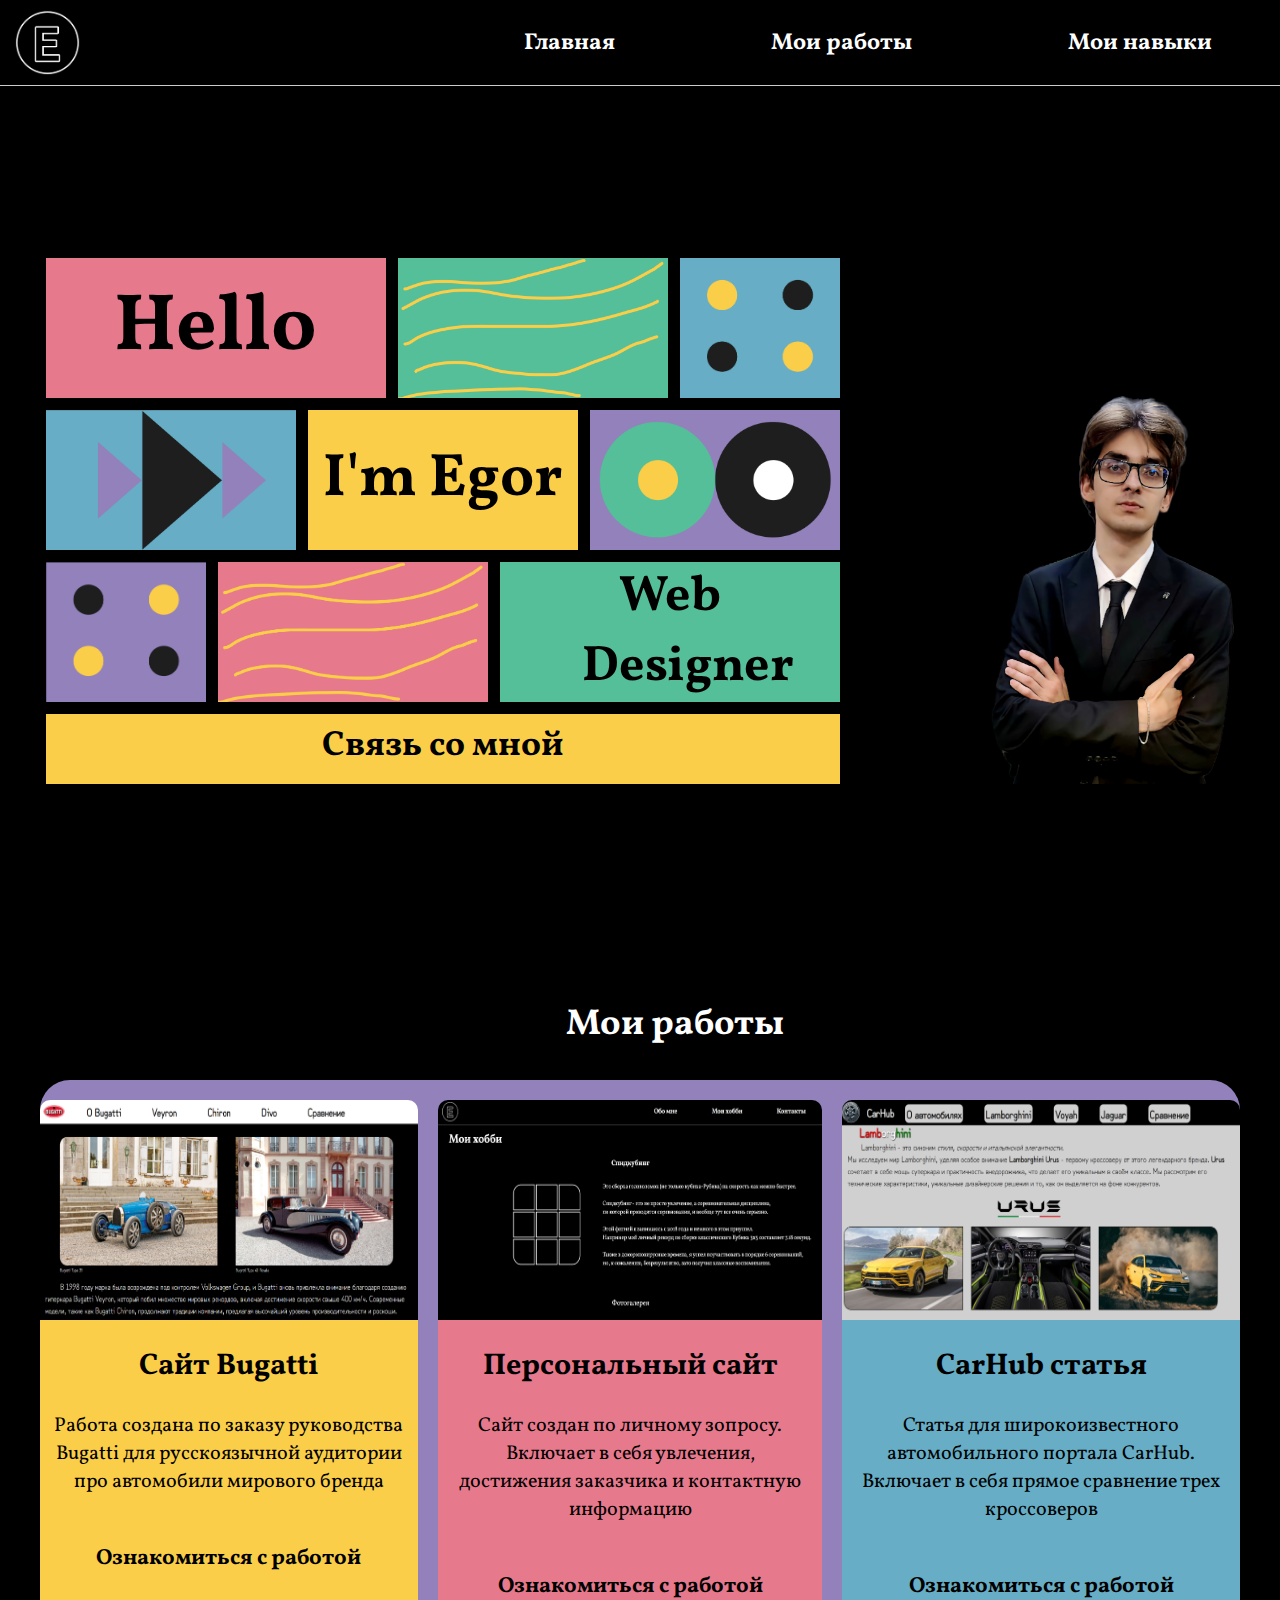
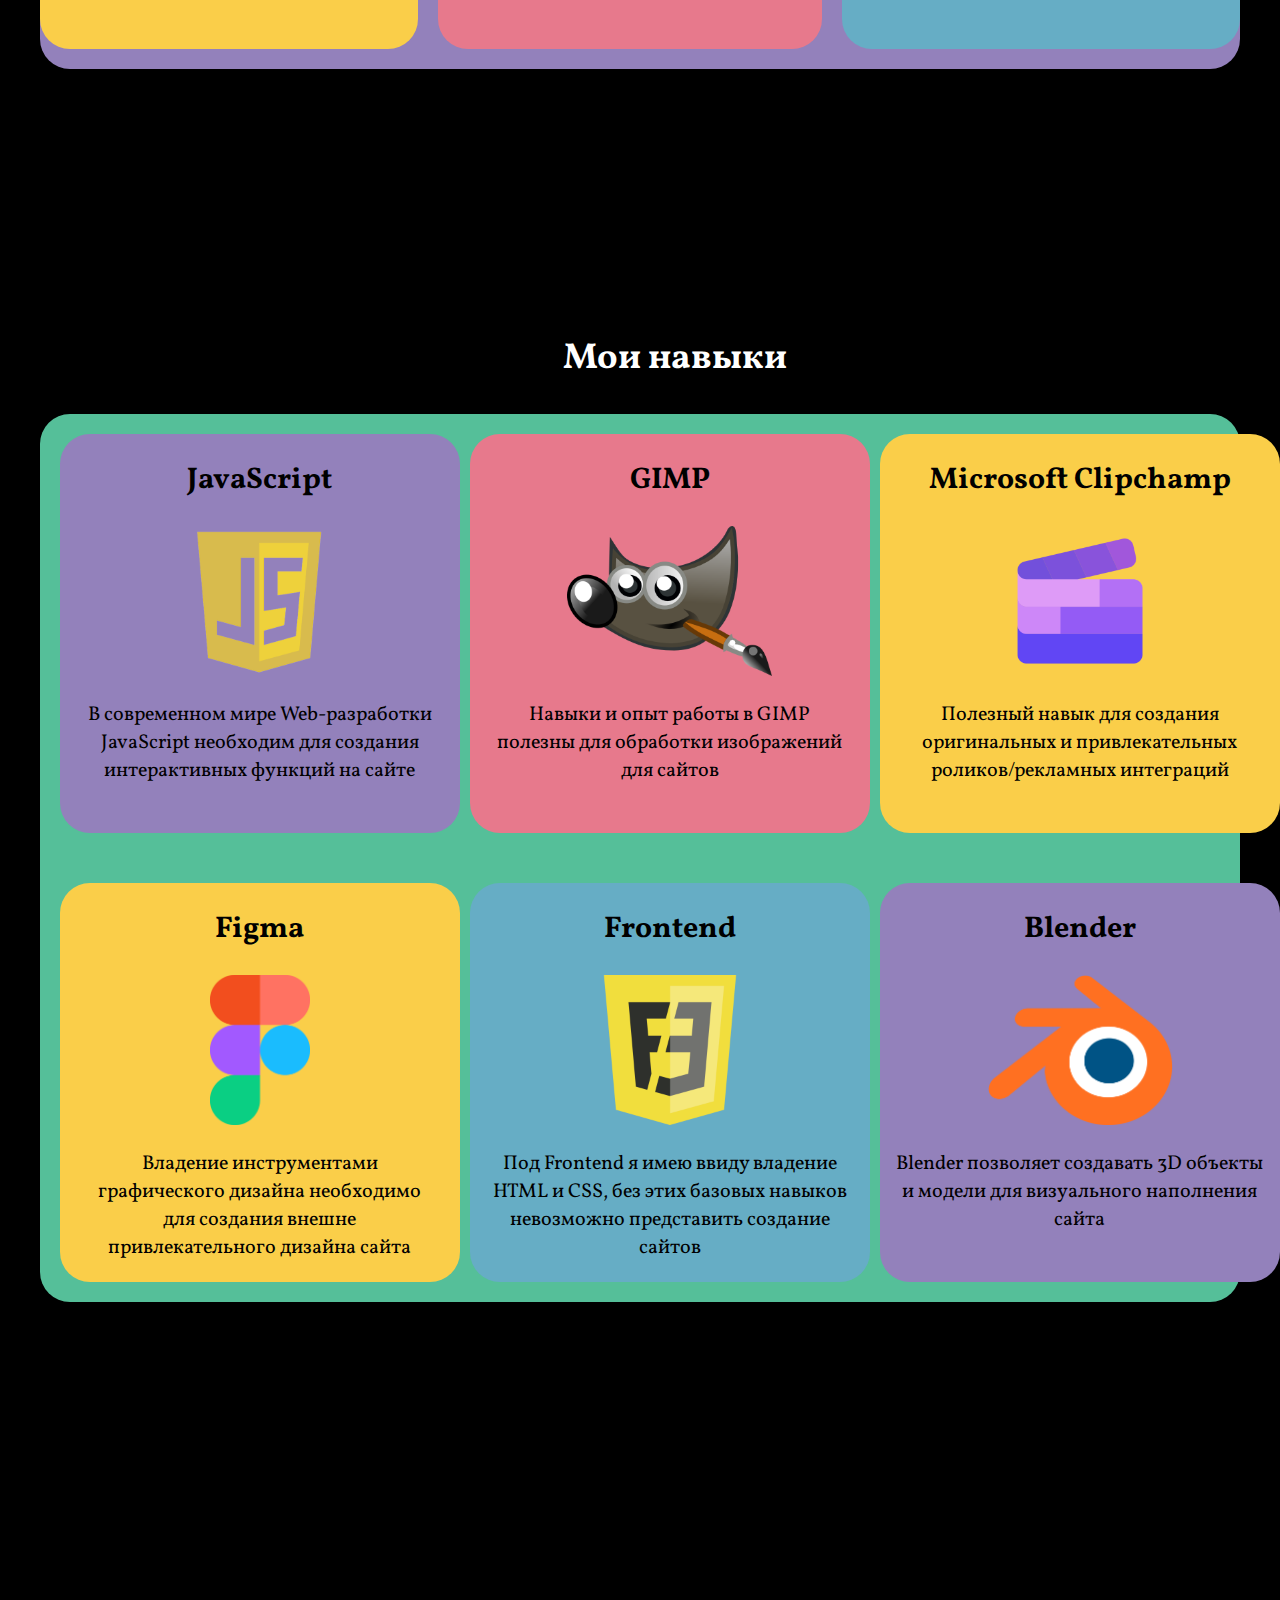
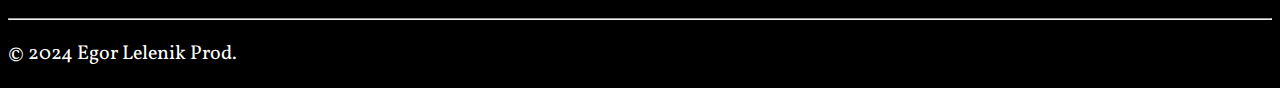
==== index.html @ 03e7b44c "Update and rename visitka.html to index.html" ====
﻿<!DOCTYPE html>

<html lang="en" xmlns="http://www.w3.org/1999/xhtml">
<head>
    <meta charset="utf-8" />
    <meta name="description" http-equiv="description"
          content="Лабораторная работа по Web-дизайну.
  Сайт-визитка Егора Леленика" />
    <meta name="keywords" http-equiv="keywords"
          content="Web-design, визитка, портфолио, Егор, Леленик, веб-дизайнер" />
    <meta name="viewport" content="width=device-width, initial-scale=1.0">
    <title>Visitka</title>
    <link href="stylevisitka4.css" rel="stylesheet" />
    <link href="logo.png" rel="icon" />
    <link rel="preconnect" href="https://fonts.googleapis.com">
    <link rel="preconnect" href="https://fonts.gstatic.com" crossorigin>
    <link href="https://fonts.googleapis.com/css2?family=Philosopher:ital,wght@0,400;0,700;1,400;1,700&family=Vollkorn:ital,wght@0,400..900;1,400..900&family=Zen+Kurenaido&display=swap" rel="stylesheet">
    <link rel="stylesheet" href="https://cdnjs.cloudflare.com/ajax/libs/font-awesome/4.7.0/css/font-awesome.min.css">
    <script src="scriptvisitka.js"></script>
</head>
<body>
    <header>
        <img style="margin:0 30px 0 15px; padding: 10px 0 10px 0" src="logo.png" width="65" alt="logo.png" />
        
        <nav>
            <ul class="navigation">
                <li><a href="#mainpart">Главная</a></li>
                <li><a href="#jobs">Мои работы</a></li>
                <li><a href="#skills">Мои навыки</a></li>
            </ul>
            <div class="hamburger-menu" onclick="toggleMenu()">
                <div class="bar" style="margin-right: 65px;"></div>
                <div class="bar" style="margin-right: 65px;"></div>
                <div class="bar" style="margin-right: 65px;"></div>
            </div>
        </nav>
    </header>
<div style="height: 100px; width: 100%;" id="mainpart" ></div>
    <main>
        <div class="mainpart" >
            <div class="kvad">
                <div class="fig1">
                    <div class="f1"><p style="margin: 0px; height: 130px; text-align: center; margin-top:15px ">Hello</p></div>
                    <div class="f2"></div>
                    <div class="f3"></div>
                </div>

                <div class="fig2">
                    <div class="f4"></div>
                    <div class="f5"><p style="margin: 0px; height: 130px; flex-wrap: wrap; text-align: center; margin-top:28px">I'm Egor</p></div>
                    <div class="f6"></div>
                </div>

                <div class="fig3">
                    <div class="f7"></div>
                    <div class="f8"></div>
                    <div class="f9"><p style="margin: 0px; height: 130px; text-align: center; flex-wrap: wrap; font-size: 50px">Web ⠀Designer</p></div>
                </div>
                <div class="contact"><a href="https://t.me/egor_pomidor" target="_blank"><p class="tg">Связь со мной</p></a></div>
            </div>

            <img class="introimg" src="intro3.png" height="390" />

        </div>

    </main>
    <div style="height:100px"> </div>

<div id="jobs" style="height: 86px; width: 100%;"> </div>
    <h2  style="text-align:center; color:white; font-size: 36px; margin-left: 70px;">Мои работы</h2>
    <div class="achivki" >

        <div class="card1">
            <img class="cardimg" src="job1.png" />
            <h2>Сайт Bugatti</h2>
            <p style="text-align: center;margin: 0 10px 0 10px">
                Работа создана по заказу руководства Bugatti для русскоязычной аудитории про автомобили мирового бренда
            </p>
            <div class="link1"><a href="bugatti/bugatti.html" target="_blank"><p class="oz1" >Ознакомиться с работой</p></a></div>
        </div>

        <div class="card2">
            <img class="cardimg" src="job2.png" />
            <h2>Персональный сайт </h2>
            <p style="text-align: center; margin: 0 10px 0 10px">
                Сайт создан по личному зопросу. Включает в себя увлечения, достижения заказчика и контактную информацию
            </p>
            <div class="link2"><a href="hobby/hobby.html" target="_blank"><p class="oz2">Ознакомиться с работой</p></a></div>
        </div>

        <div class="card3">
            <img class="cardimg" src="job3.png" />
            <h2>CarHub статья</h2>
            <p style="text-align: center;  margin: 0 10px 0 10px">
                Статья для широкоизвестного автомобильного портала CarHub. Включает в себя прямое сравнение трех кроссоверов
            </p>
            <div class="link3"><a href="carhub/cars.html" target="_blank"><p class="oz3">Ознакомиться с работой</p></a></div>
        </div>
    </div>


    <div id="skills" style="height: 86px; width: 100%; margin-top: 150px;"> </div>
    <h2 style="text-align:center; color:white; font-size: 36px; margin-left: 70px;">Мои навыки</h2>
    <!-- Достижения -->
    <div class="dostij" >
        <!--Карточка 1-->
        <div class="kart1">
            <h2>JavaScript</h2>
            <img class="dimg" src="js.png" />
            <p class="karttxt" style="text-align: center; width: 355px; margin: 0 10px 20px 10px">
                В современном мире Web-разработки JavaScript необходим для создания интерактивных функций на сайте
            </p>
        </div>

        <!--Карточка 2-->
        <div class="kart2">
            <h2>GIMP</h2>
            <img class="dimg" src="gimp.png" />
            <p class="karttxt" style="text-align: center; width: 355px; margin: 0 10px 20px 10px">
                Навыки и опыт работы в GIMP полезны для обработки изображений для сайтов
            </p>
        </div>

        <!--Карточка 3-->
        <div class="kart3">
            <h2>Microsoft Clipchamp</h2>
            <img class="dimg" src="clip.png" />
            <p class="karttxt" style="text-align: center; width: 355px; margin: 0 10px 20px 10px">
                Полезный навык для создания оригинальных и привлекательных роликов/рекламных интеграций
            </p>
        </div>


        <!--Карточка 4-->
        <div class="kart4">
            <h2>Figma</h2>
            <img class="dimg" src="fig.png" />
            <p class="karttxt" style="text-align: center; width: 355px; margin: 0 10px 20px 10px">
                Владение инструментами графического дизайна необходимо для создания внешне привлекательного дизайна сайта
            </p>
        </div>

        <!--Карточка 5-->
        <div class="kart5">
            <h2>Frontend</h2>
            <img class="dimg" src="front.png" />
            <p class="karttxt" style="text-align: center; width: 355px; margin: 0 10px 20px 10px">
                Под Frontend я имею ввиду владение HTML и CSS, без этих базовых навыков невозможно представить создание сайтов
            </p>
        </div>



        <!--Карточка 6-->
        <div class="kart6">
            <h2>Blender</h2>
            <img class="dimg" src="blender.png" />
            <p class="karttxt" style="text-align: center; width: 355pxpx; margin: 0 10px 20px 10px">
                Blender позволяет создавать 3D объекты и модели для визуального наполнения сайта
            </p>
        </div>




    </div>


    <br />
    <br /><br /><br /><br /><br /><br /><br /><br /><br /><br /><br /><br /><br />



    <hr />
    <footer>
        <p>&copy; 2024 Egor Lelenik Prod.</p>
    </footer>
    <script>
        function toggleMenu() {
            const menu = document.querySelector('.navigation');
            menu.classList.toggle('active');
        }
    </script>
</body>
</html>
---- stylevisitka4.css ----
﻿html {
    scroll-behavior: smooth;
}
@keyframes slide {
    0% {
        opacity: 0;
        transform: translateY(-10px);
    }

    100% {
        opacity: 1;
        transform: translateY(0);
    }
}
body {
    font-family: "Vollkorn", serif;
    font-optical-sizing: auto;
    background-color: black;
    color: black;
    font-style: normal;
}

header {
    background-color: black;
    color: white;
    font-size: 40px;
    font-weight: bold;
    display: flex;
    justify-content: space-between;
    align-items: center;
    position: fixed;
    left: 0;
    top: 0;
    width: 100%;
    z-index: 1000;
    border-bottom: 1px solid #ccc;
    backdrop-filter: blur(30px);
}

.navigation {
    display: flex;
    gap: 20px;
}

.navigation li {
    list-style: none;
    font-size: 23px;
}

.navigation a {
    color: white;
    text-decoration: none;
}

.hamburger-menu {
    display: none;
    cursor: pointer;
    flex-direction: column;
    gap: 5px;
}

.hamburger-menu .bar {
    width: 25px;
    height: 3px;
    background-color: white;
}


@media (max-width: 768px) {
    .navigation {
        display: none;
        flex-direction: column;
        align-items: center;
        position: absolute;
        top: 70px;
        right: 0;
        background-color: black;
        width: 100%;
        padding: 20px;
        border-radius: 8px;
        box-shadow: 0 4px 8px rgba(0, 0, 0, 0.2);
    }

    .navigation.active {
        display: flex;
        border-radius: 15px;
    }

    .hamburger-menu {
        display: flex;
    }

    .navigation li {
        margin: 15px 0;
    }

    .navigation a {
        color: white;
        text-decoration: none;
        font-size: 30px;
    }
}
ul {
    color: white;
    background-color: black;
    font-size: 23px;
    display: flex;
    flex-direction: row;
    padding: 0;
    justify-content: space-between;
    margin: 0;
}
li {
    border-radius: 15px;
    margin: 10px 63px 10px 63px;
    padding: 5px;
    font-weight: bold;
    color: white;
    background-color: black;
}

    li::marker {
        content: none;
    }

a {
    color: white;
    text-decoration: none;
}

    a:visited {
        color: white;
        text-decoration: none;
    }

    a:active {
        color: grey;
        text-decoration: none;
    }
.kva{
    justify-content: flex-end;
}
.fig1 {
    margin-top: 150px;
    display: flex;
    gap: 12px;
 /*   justify-content: center;*/
}
.f1 {
    background-color: rgb(231, 121, 140);
    height: 140px;
    width: 340px;
    font-size: 80px;
    font-weight: bold;
    text-align: center;
    transition: transform 0.3s ease, color 0.3s ease;
    position: relative;
}
    .f1:hover {
        transform: scale(1.15);
    }

    .f1::after {
        background-color: rgb(147, 129, 187);
        height: 140px;
        width: 340px;
        content: "Добро пожаловать в мой мир креатива!";
        align-content: center;
        position: absolute;
        top: 50%;
        left: 50%;
        transform: translate(-50%, -50%);
        color: black;
        font-size: 25px;
        font-weight: bold;
        text-align: center;
        opacity: 0;
        transition: opacity 0.3s ease;
        z-index: 1;
    }
    .f1:hover::after {
        opacity: 1;
    }

    .f1 p {
        opacity: 1;
        transition: opacity 0.5s ease;
    }

    .f1:hover p {
        opacity: 0;
    }
.f2 {
    background-image: url(f1.png);
    background-size: cover;
    background-color: rgb(85, 191, 153);
    height: 140px;
    width: 270px;
}
.f3 {
    background-image: url(fr2.png);
    background-size: cover;
    background-color: rgb(102, 173, 197);
    height: 140px;
    width: 160px;
}




.fig2 {
    margin-top: 12px;
    display: flex;
    gap: 12px;
 /*   justify-content: center;*/
}
.f4 {
    background-image: url(fr3.png);
    background-size: cover;
    background-color: rgb(102, 173, 197);
    height: 140px;
    width: 250px;
}
.f5 {
    background-color: rgb(250, 206, 73);
    height: 140px;
    width: 270px;
    font-size: 60px;
    font-weight: bold;
    text-align: center;
    transition: transform 0.3s ease, color 0.3s ease;
    position: relative;
    z-index: 2;
}

    .f5:hover {
        transform: scale(1.15);
    }

    .f5::after {
        background-color: rgb(85, 191, 153);
        content: "Я учусь создавать сайты с современным дизайном.";
        position: absolute;
        width: 272px;
        height: 142px;
        top: 50%;
        left: 50%;
        transform: translate(-50%, -50%);
        color: black;
        font-size: 23px;
        font-weight: bold;
        opacity: 0;
        transition: opacity 0.3s ease;
        z-index: 2;
       align-content: center;
    }

    .f5:hover::after {
        opacity: 1; 
    }

    .f5 p {
        opacity: 1;
        transition: opacity 0.3s ease;
    }

    .f5:hover p {
        opacity: 0; 
    }
.f6 {
    background-image: url(fr6.png);
    background-size: cover;
    background-color: rgb(147, 129, 187);
    height: 140px;
    width: 250px;
}





.fig3 {
    margin-top: 12px;
    display: flex;
    gap: 12px;
}
.f7 {
    background-image: url(fr7.png);
    background-size: cover;
    background-color: rgb(147, 129, 187);
    height: 140px;
    width: 160px;
}
.f8 {
    background-image: url(fr8.png);
    background-size: cover;
    background-color: rgb(231, 121, 140);
    height: 140px;
    width: 270px;
}
.f9 {
    background-color: rgb(85, 191, 153);
    height: 140px;
    width: 340px;
    font-size: 100px;
    font-weight: bold;
    text-align: center;
    transition: transform 0.3s ease, color 0.3s ease;
    position: relative;
    z-index: 2;
}

.f9:hover {
    transform: scale(1.1);
}

    .f9::after {
        background-color: rgb(102, 173, 197);
        height: 140px;
        width: 340px;
        content: "Это профессия, где искусство и технология объединяются воедино.";
        position: absolute;
        top: 50%;
        left: 50%;
        transform: translate(-50%, -50%);
        color: black; 
        font-size: 25px;
        font-weight: bold;
        opacity: 0;
        transition: opacity 0.3s ease;
        z-index: 2;
        align-self: center;
        align-content: center;
    }
.f9:hover::after {
    opacity: 1; 
}

.f9 p {
    opacity: 1;
    transition: opacity 0.3s ease;
}

.f9:hover p {
    opacity: 0; 
}


.mainpart{
   display: flex;
   justify-content: center;
   gap: 150px;
   align-items:flex-end;
}
@media screen and (max-width: 768px) {
    .mainpart {
        display: flex;
        justify-content: center;
        gap: 150px;
        align-items: center;    }

    .kvad {
        width: 100%;
        padding: 0;
    }

    .fig1, .fig2, .fig3 {
        margin-top: 8px;
        display: flex;
        gap: 8px;
    }

    .f1, .f2, .f3, .f4, .f5, .f6, .f7, .f8, .f9 {
        display: flex;
        /*width: 100%;*/
        height: 130px;
        font-size: 5px;
        text-align: center;
        align-items: center;
        justify-content: center;
    }

    .f1, .f5, .f9 {
        font-size: 50px;
    }

    .contact {
        display: flex;
        height: 130px;
        font-size: 24px;
        padding: 10px;
    }
    .tg {
       height: 130px;
    }
    .introimg {
 display: none;
    }
}

    .contact {
        align-items: center;
        justify-content: center;
        display: flex;
        margin: 12px 0 0 0;
        background-color: rgb(250, 206, 73);
        height: 70px;
        /*width: 795px;*/
        font-size: 35px;
        text-align: center;
        font-weight: bold;
        transition: transform 0.3s ease, background-color 0.3s ease;
    }

        .contact:hover {
            transform: scale(1.15);
            background-color: rgb(102, 173, 197);
            border: solid 1px black;
            border-radius: 50px;
        }

        .contact a {
            color: black;
            text-decoration: none;
            transition: color 0.3s ease;
        }

        .contact:hover a {
            color: white;
        }

    .tg {
        margin: 0;
        padding: 15px 0 0 0;
        height: 70px;
        /*width: 795px;*/
    }

    [href="https://t.me/egor_pomidor"] {
        color: black;
        text-decoration: none;
    }

    [href="bugatti/bugatti.html"] {
        color: black;
        text-decoration: none;
        font-weight: bold;
    }

    [href="hobby/hobby.html"] {
        color: black;
        text-decoration: none;
        font-weight: bold;
    }

    [href="carhub/cars.html"] {
        color: black;
        text-decoration: none;
        font-weight: bold;
    }
    [href="bugatti/bugatti.html"]:visited{
        color: black;
    }
    [href="hobby/hobby.html"]:visited{
        color: black;
    }
    [href="carhub/cars.html"]:visited{
        color: black;
    }


    .achivki {
        display: flex;
        flex-direction: row;
        justify-content: space-evenly;
        background-color: rgb(147, 129, 187);
        border-radius: 30px;
        gap: 20px;
        width: 95%;
        margin-left: auto ;
        margin-right: auto ;
    }

    @media (max-width: 768px) {
        .achivki {
            flex-direction: column;
            align-items: center;
            flex-wrap: wrap;
            justify-content: center;
            margin-left: 25px;
            margin-right: auto;
            width: auto;
        }

        .card1, .card2, .card3 {
            width: 90%;
        }

        .cardimg {
            width: 100%;
            height: 350px;
            transition: transform 0.5s ease-in-out;
            border-radius: 10px 10px 0 0;
        }
        .link1, .link2, .link3{
            width: max-content;
        }
    }

    .card1 {
        display: flex;
        flex-direction: column;
        align-items: center;
        background-color: rgb(250, 206, 73);
        text-align: center;
        margin-top: 20px;
        margin-bottom: 20px;
        border-radius: 30px;
        font-size: 20px;
    }

    .card2 {
        display: flex;
        flex-direction: column;
        align-items: center;
        background-color: rgb(231, 121, 140);
        border-radius: 30px;
        text-align: center;
        margin-top: 20px;
        font-size: 20px;
        margin-bottom: 20px;
    }

    .card3 {
        display: flex;
        flex-direction: column;
        align-items: center;
        background-color: rgb(102, 173, 197);
        border-radius: 30px;
        text-align: center;
        margin-top: 20px;
        margin-bottom: 20px;
        font-size: 20px;
    }

    .cardimg {
        width: 100%;
        height: 220px;
        transition: transform 0.5s ease-in-out;
        border-radius: 10px 10px 0 0;
    }

        .cardimg:hover {
            transform: scale(1.11);
            border-radius: 10px;
        }

    .link1, .link2, .link3 {
        margin-top: 25px;
        font-size: 22px;
        /* width: 463px; */
        height: 100px;
        text-align: center;
        border-radius: 0 0 30px 30px;
        transition: transform 0.3s ease, background-color 0.3s ease;
    }

        .link1:hover {
            border-radius: 30px;
            transform: scale(1.1);
            background-color: rgb(85, 191, 153);
        }

        .link2:hover {
            border-radius: 30px;
            transform: scale(1.1);
            background-color: rgb(85, 191, 153);
        }

        .link3:hover {
            border-radius: 30px;
            transform: scale(1.1);
            background-color: rgb(85, 191, 153);
        }

        .link1:hover a {
            color: white;
        }

        .link2:hover a {
            color: white;
        }

        .link3:hover a {
            color: white;
        }

    .dostij {
        display: grid;
        grid-template-columns: 1fr 1fr 1fr;
        grid-template-rows: 1fr 1fr;
        justify-content: space-evenly;
        background-color: rgb(85, 191, 153);
        border-radius: 30px;
        gap: 10px;
        width: 95%;
        margin-left: auto ;
        margin-right: auto ;
        justify-items: center;
    }

    @media (max-width: 768px) {
        .dostij {
            display: flex;
            flex-direction: column;
            flex-wrap: wrap;
            justify-content: space-between;
            gap: 20px;
            align-items: center;
            width: max-content;
            justify-items: center;
        }

        .kart1, .kart2, .kart3, .kart4, .kart5, .kart6 {
            margin: 10px;
        }

        .dimg {
            height: 120px;
        }

        /* p.karttxt {
            width: 100px;
        } */
    }

    .dimg {
        height: 150px;
        padding-bottom: 25px;
    }

    .kart1 {
        width: 400px;
        display: flex;
        flex-direction: column;
        align-items: center;
        background-color: rgb(147, 129, 187);
        text-align: center;
        margin-top: 20px;
        margin-bottom: 20px;
        border-radius: 30px;
        font-size: 20px;
        transition: transform 0.5s ease-in-out;
        margin-left: 20px;
        transition: transform 0.5s ease, background-color 0.5s ease;
    }

        .kart1:hover {
            transform: scale(0.8) rotate(5deg);
            background-color: rgb(200, 165, 227);
            box-shadow: 0px 10px 15px rgba(0, 0, 0, 0.2);
        }

    .kart2 {
        width: 400px;
        display: flex;
        flex-direction: column;
        align-items: center;
        background-color: rgb(231, 121, 140);
        text-align: center;
        margin-top: 20px;
        margin-bottom: 20px;
        border-radius: 30px;
        font-size: 20px;
        transition: transform 0.5s ease, background-color 0.5s ease;
    }

        .kart2:hover {
            transform: scale(0.8);
            background-color: rgb(241, 148, 138);
            box-shadow: 0px 10px 15px rgba(0, 0, 0, 0.2);
        }

    .kart3 {
        width: 400px;
        display: flex;
        flex-direction: column;
        align-items: center;
        background-color: rgb(250, 206, 73);
        text-align: center;
        margin-top: 20px;
        margin-bottom: 20px;
        border-radius: 30px;
        font-size: 20px;
        margin-right: 20px;
        transition: transform 0.5s ease, background-color 0.5s ease;
    }

        .kart3:hover {
            transform: scale(0.8) rotate(5deg);
            background-color: rgb(255, 235, 150);
            box-shadow: 0px 10px 15px rgba(0, 0, 0, 0.2);
        }

    .kart4 {
        width: 400px;
        display: flex;
        flex-direction: column;
        align-items: center;
        background-color: rgb(250, 206, 73);
        text-align: center;
        margin-top: 20px;
        margin-bottom: 20px;
        border-radius: 30px;
        font-size: 20px;
        margin-left: 20px;
        transition: transform 0.5s ease, background-color 0.5s ease;
    }

        .kart4:hover {
            transform: scale(0.8) rotate(-5deg);
            background-color: rgb(255, 235, 150);
            box-shadow: 0px 10px 15px rgba(0, 0, 0, 0.2);
        }

    .kart5 {
        width: 400px;
        display: flex;
        flex-direction: column;
        align-items: center;
        background-color: rgb(102, 173, 197);
        text-align: center;
        margin-top: 20px;
        margin-bottom: 20px;
        border-radius: 30px;
        font-size: 20px;
        transition: transform 0.5s ease, background-color 0.5s ease;
    }

        .kart5:hover {
            transform: scale(0.8);
            background-color: rgb(174, 214, 241);
            box-shadow: 0px 10px 15px rgba(0, 0, 0, 0.2);
        }

    .kart6 {
        width: 400px;
        display: flex;
        flex-direction: column;
        align-items: center;
        background-color: rgb(147, 129, 187);
        text-align: center;
        margin-top: 20px;
        margin-bottom: 20px;
        border-radius: 30px;
        font-size: 20px;
        margin-right: 20px;
        transition: transform 0.5s ease, background-color 0.5s ease;
    }

        .kart6:hover {
            transform: scale(0.8) rotate(-5deg);
            background-color: rgb(200, 165, 227);
            box-shadow: 0px 10px 15px rgba(0, 0, 0, 0.2);
        }

        footer{
            color: white;
            font-size: 20px;
        }
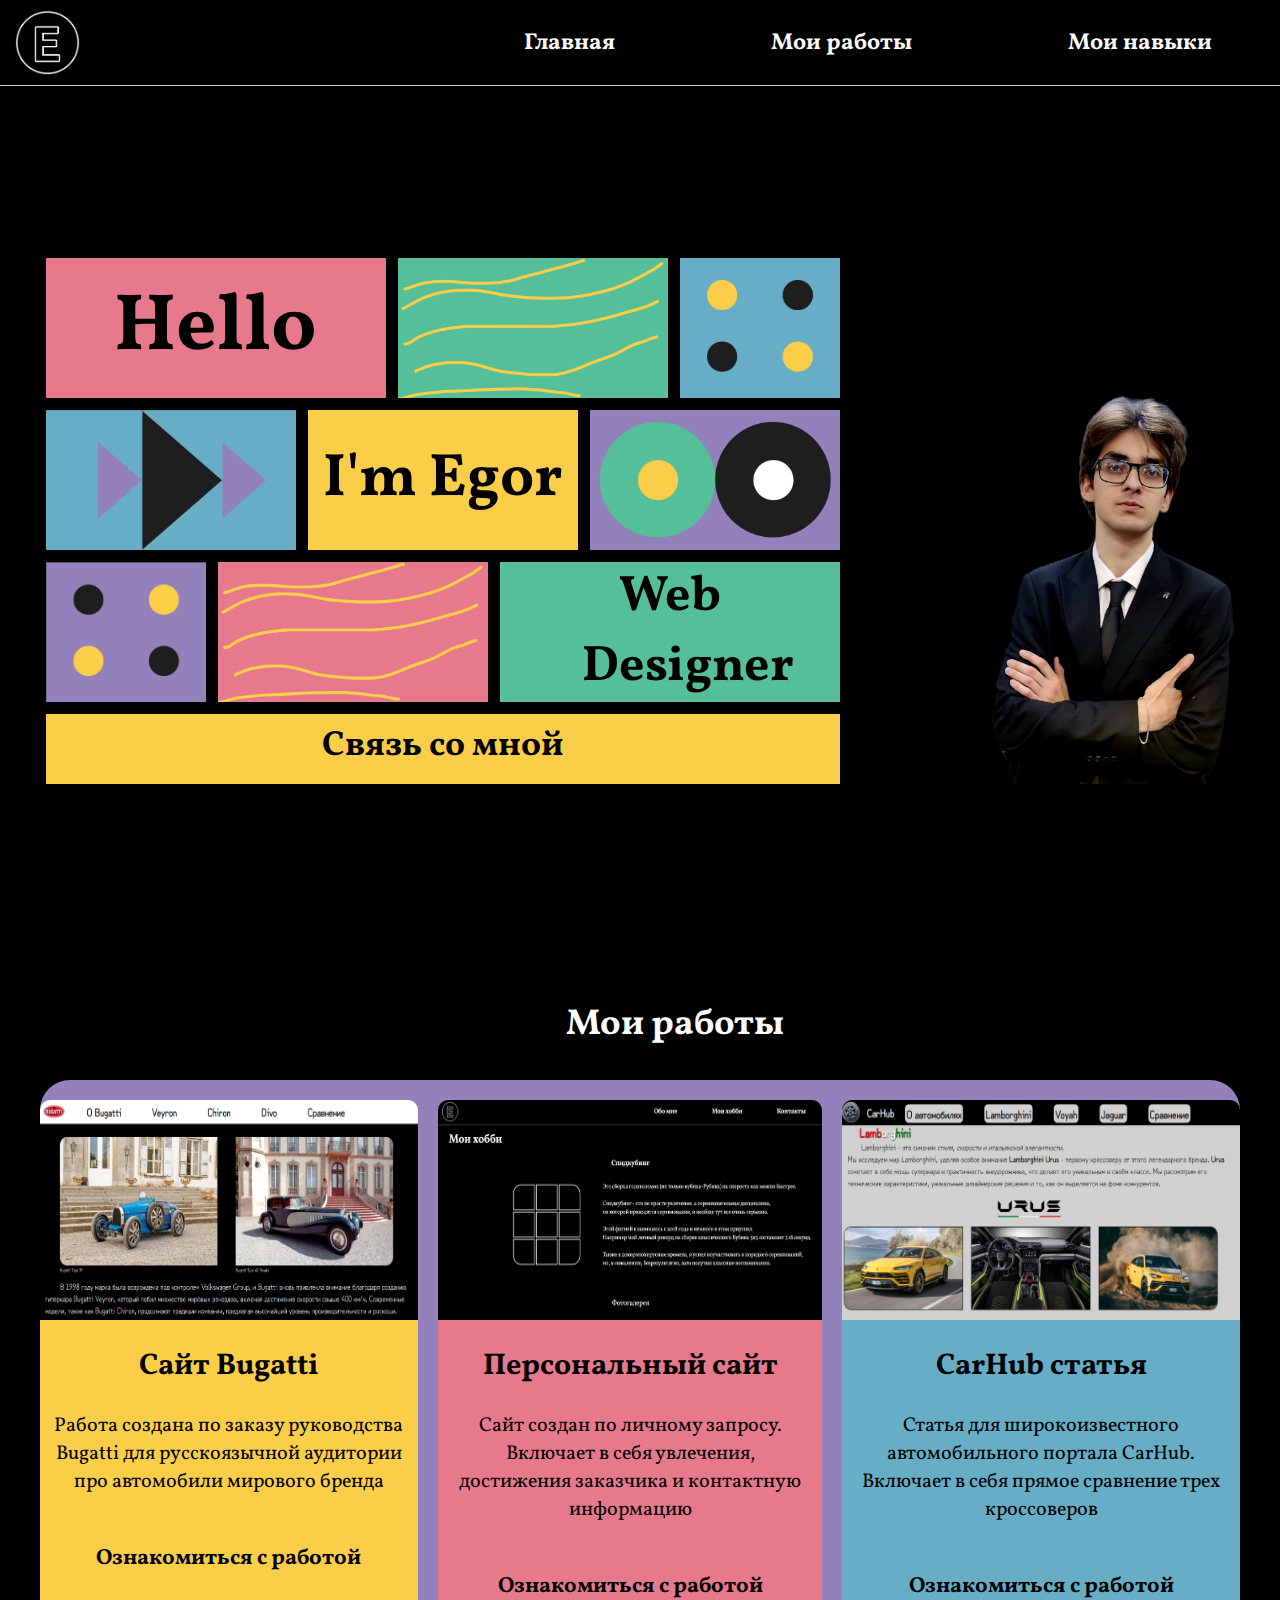
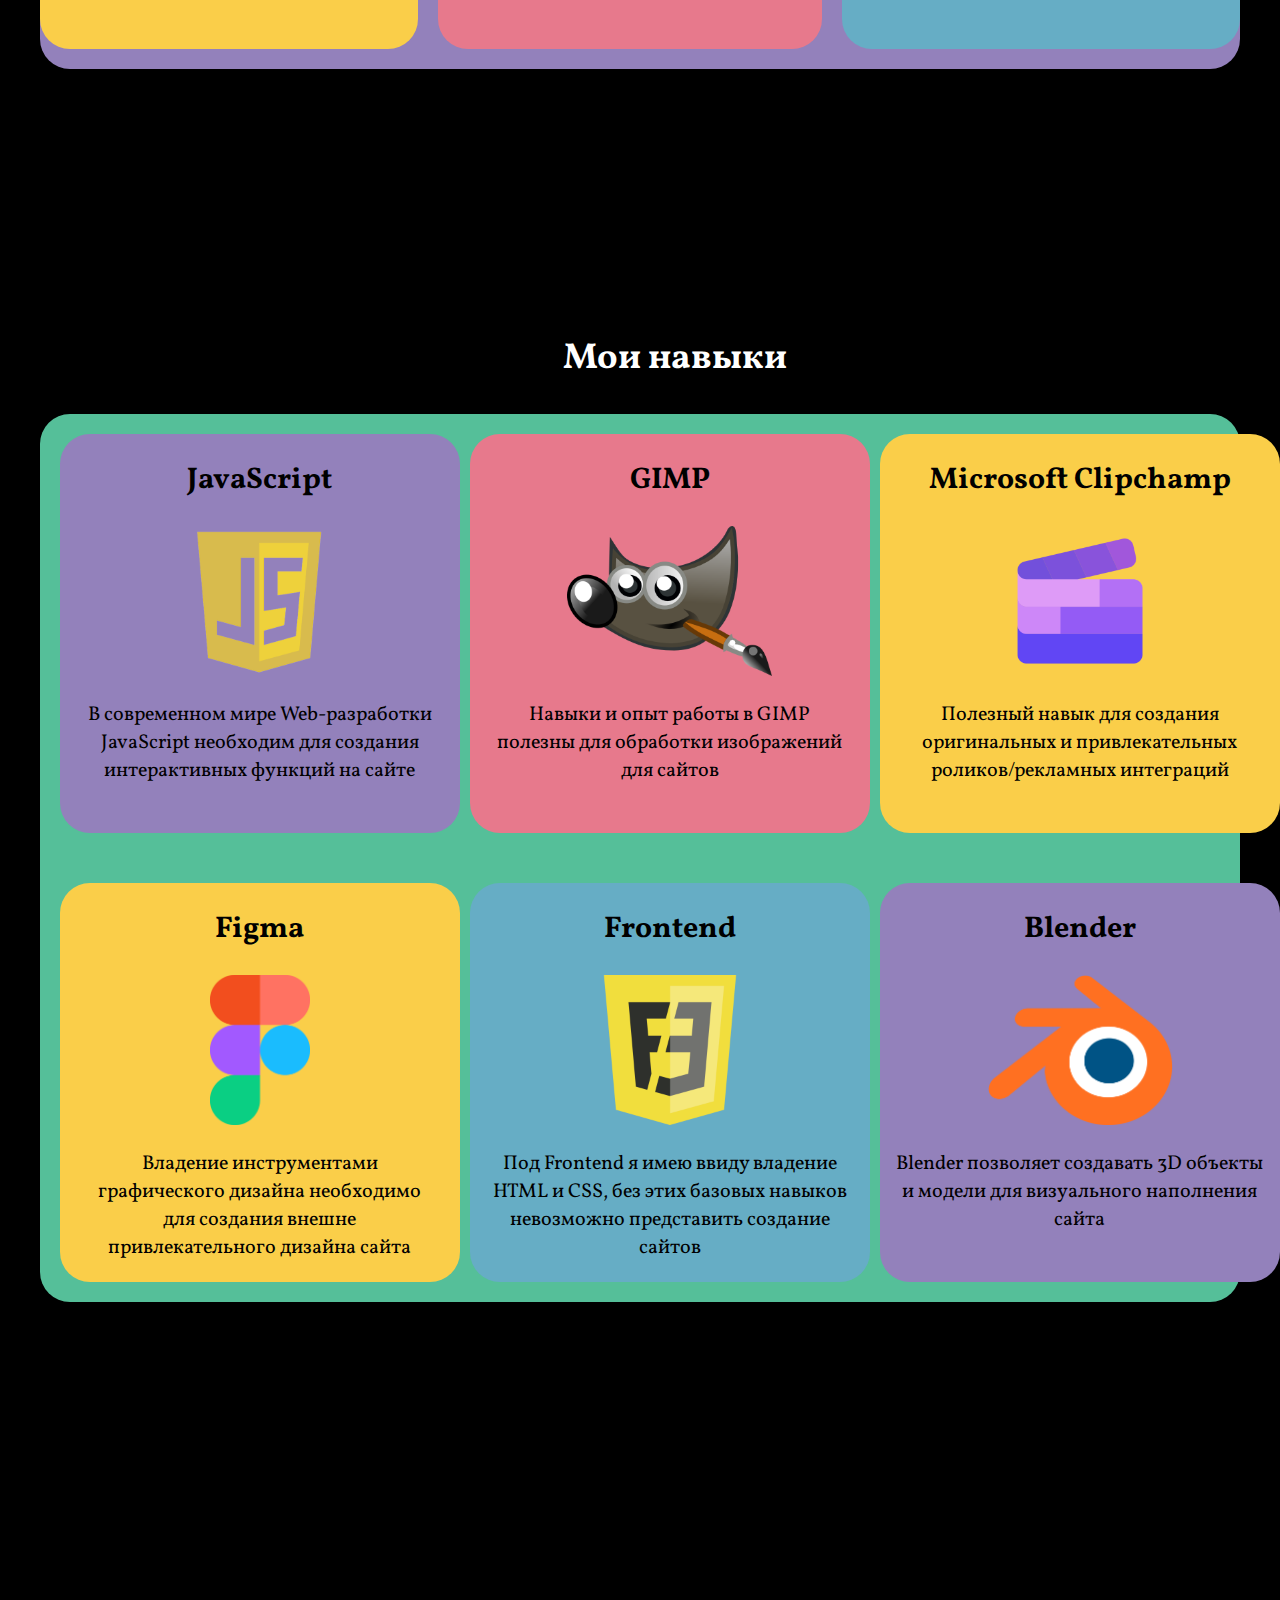
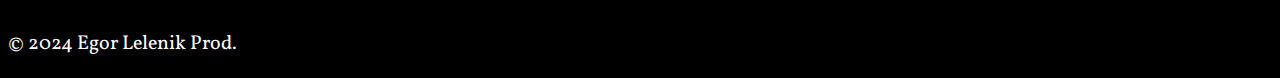
==== commit f0470ff6: "Update and rename visitka.html to index.html" ====
--- a/index.html
+++ b/index.html
@@ -83,7 +83,7 @@
             <img class="cardimg" src="job2.png" />
             <h2>Персональный сайт </h2>
             <p style="text-align: center; margin: 0 10px 0 10px">
-                Сайт создан по личному зопросу. Включает в себя увлечения, достижения заказчика и контактную информацию
+                Сайт создан по личному запросу. Включает в себя увлечения, достижения заказчика и контактную информацию
             </p>
             <div class="link2"><a href="hobby/hobby.html" target="_blank"><p class="oz2">Ознакомиться с работой</p></a></div>
         </div>
@@ -171,15 +171,8 @@
 
 
 
-    <hr />
     <footer>
         <p>&copy; 2024 Egor Lelenik Prod.</p>
     </footer>
-    <script>
-        function toggleMenu() {
-            const menu = document.querySelector('.navigation');
-            menu.classList.toggle('active');
-        }
-    </script>
 </body>
 </html>
--- a/stylevisitka4.css
+++ b/stylevisitka4.css
@@ -139,6 +139,9 @@
     }
 .kva{
     justify-content: flex-end;
+}
+hr{
+    width: 100%;
 }
 .fig1 {
     margin-top: 150px;
@@ -360,8 +363,9 @@
         align-items: center;    }
 
     .kvad {
-        width: 100%;
+        min-width: 400px;
         padding: 0;
+        margin-left: 45px;
     }
 
     .fig1, .fig2, .fig3 {
@@ -381,7 +385,7 @@
     }
 
     .f1, .f5, .f9 {
-        font-size: 50px;
+        font-size: 43px;
     }
 
     .contact {
@@ -489,7 +493,9 @@
             justify-content: center;
             margin-left: 25px;
             margin-right: auto;
-            width: auto;
+            min-width: 380px;
+        
+
         }
 
         .card1, .card2, .card3 {
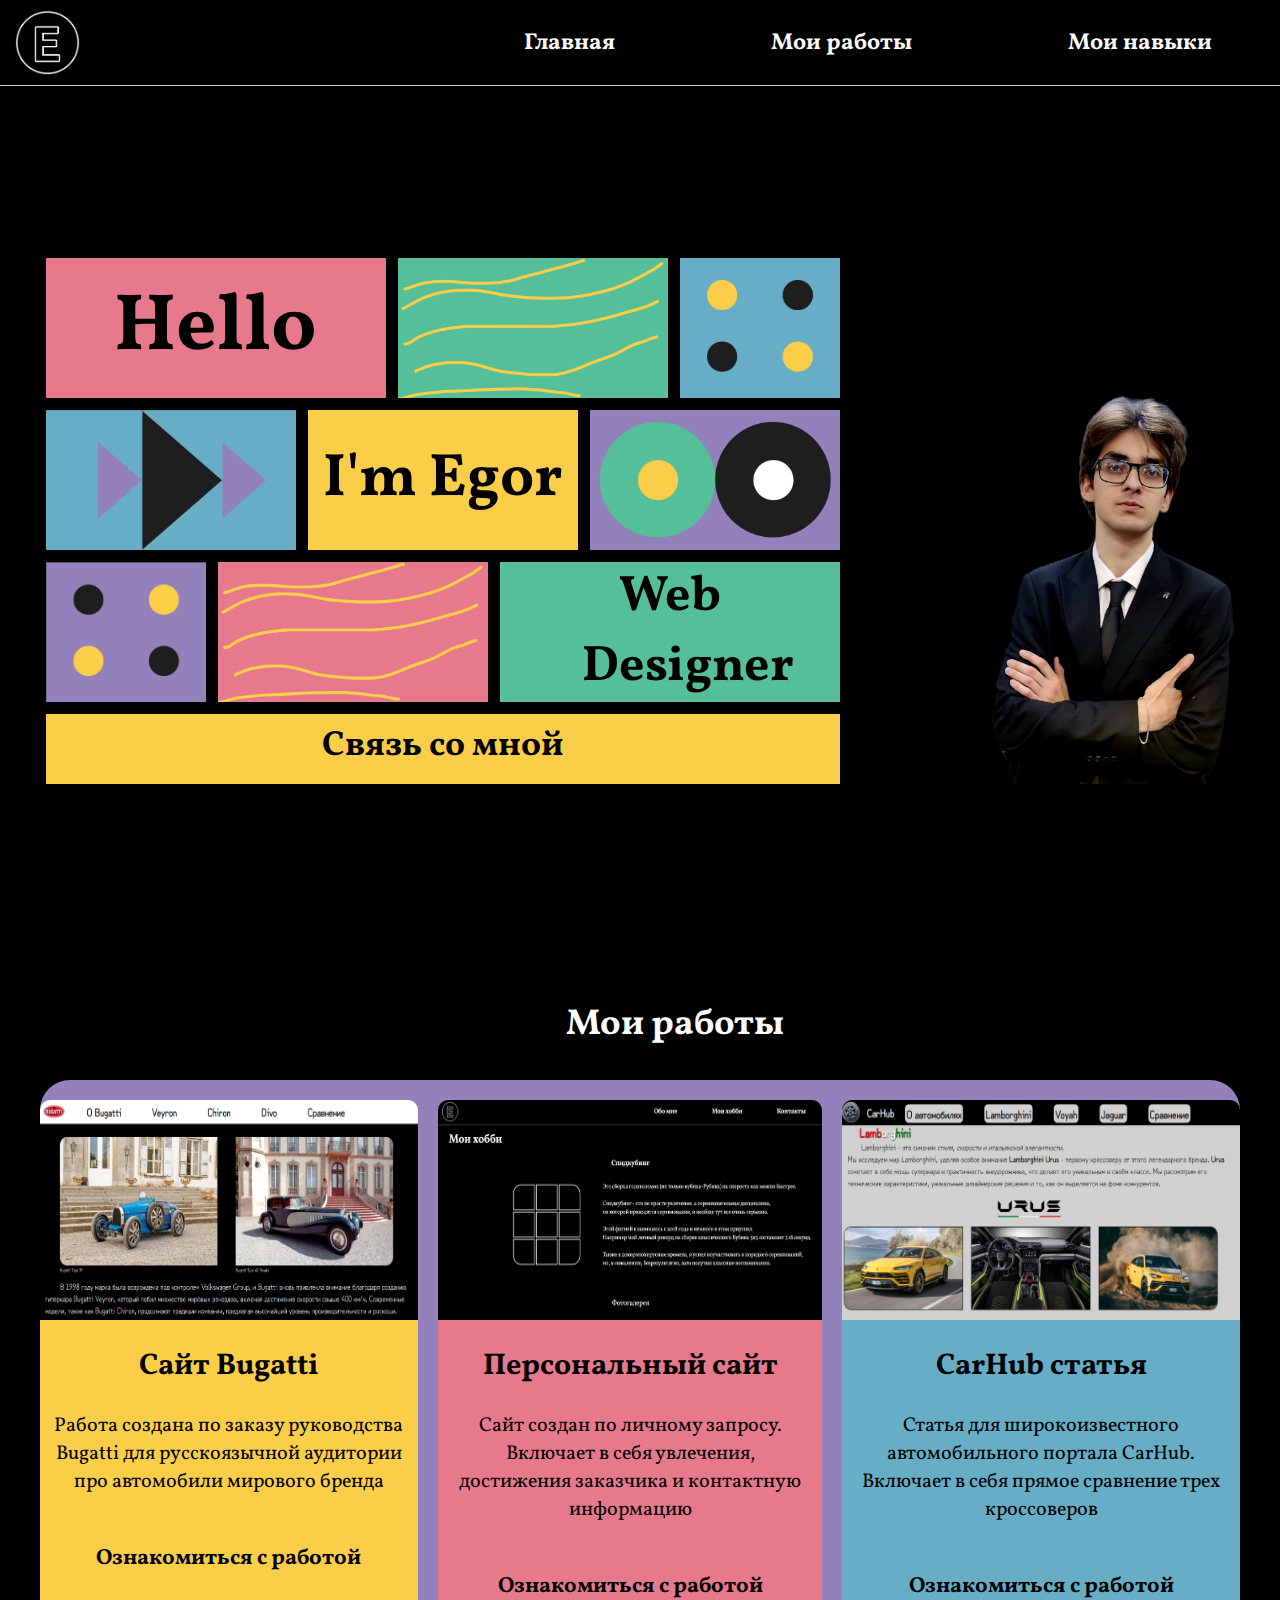
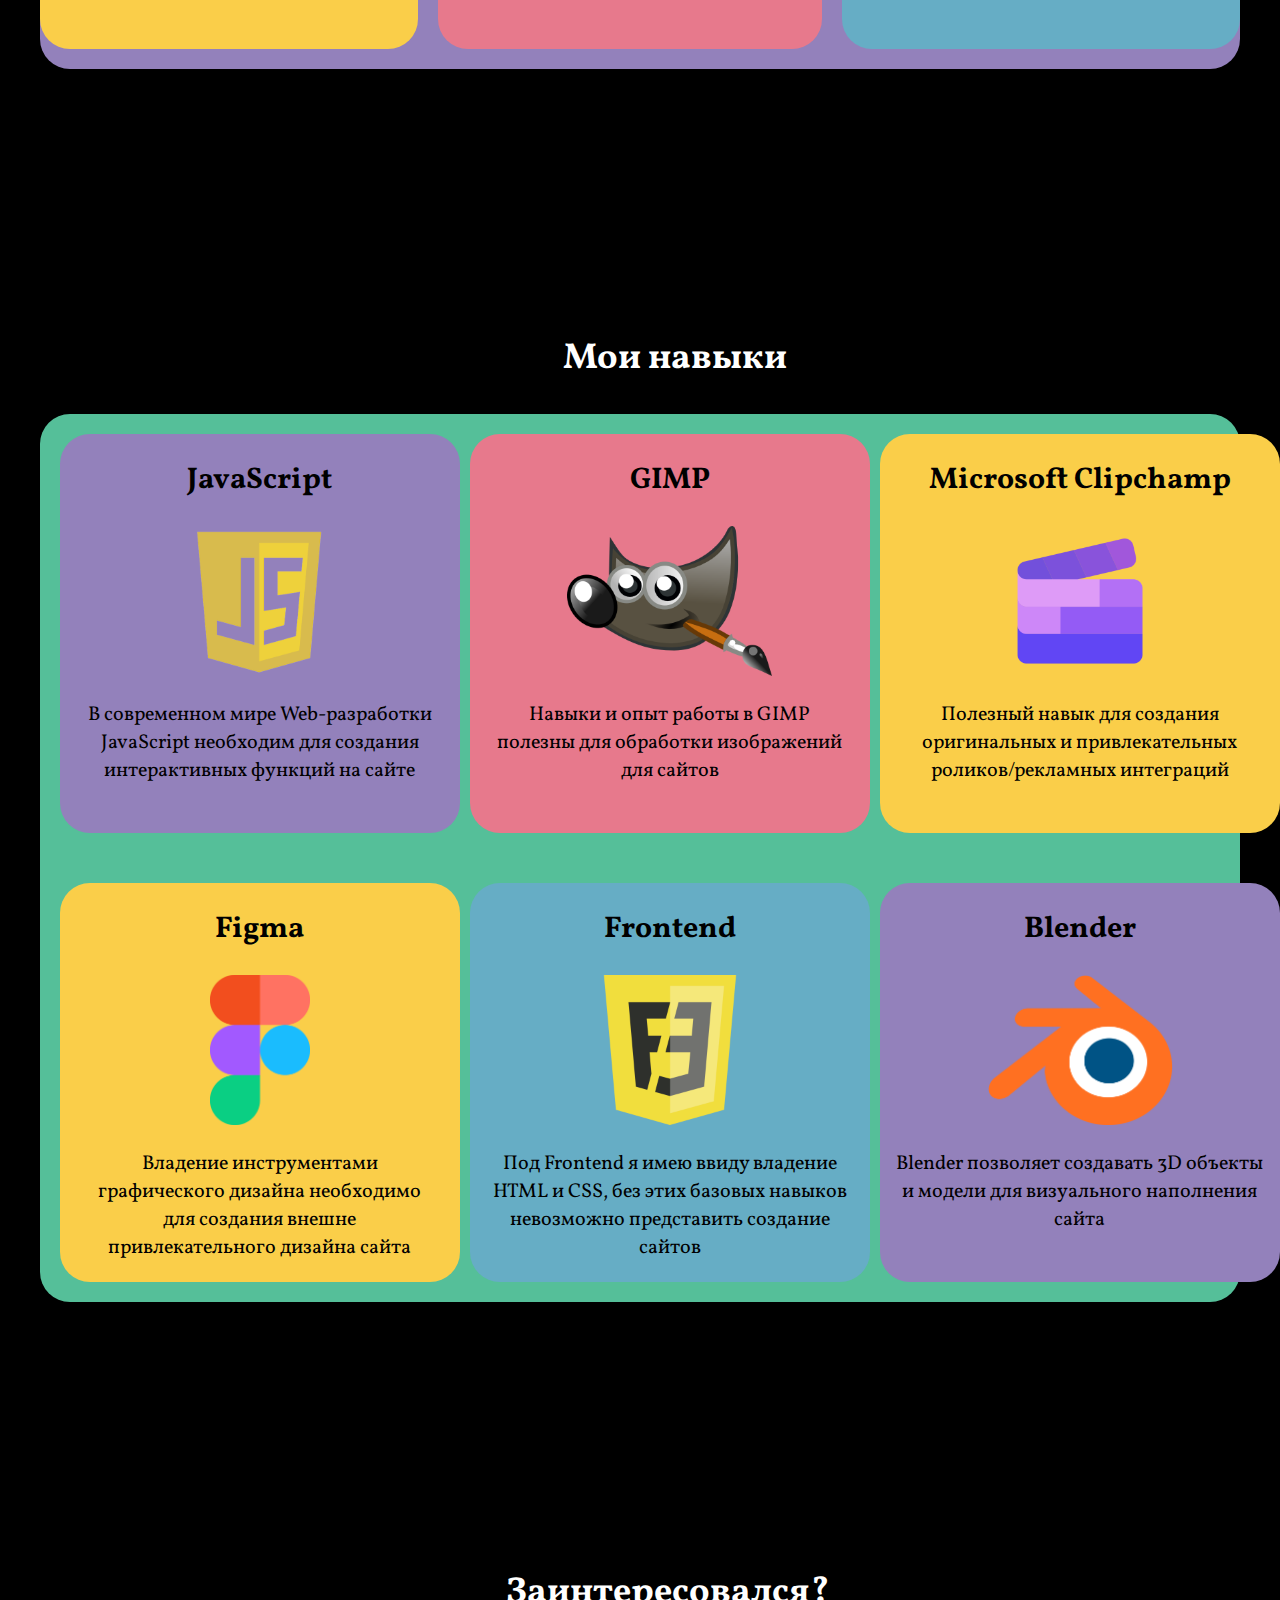
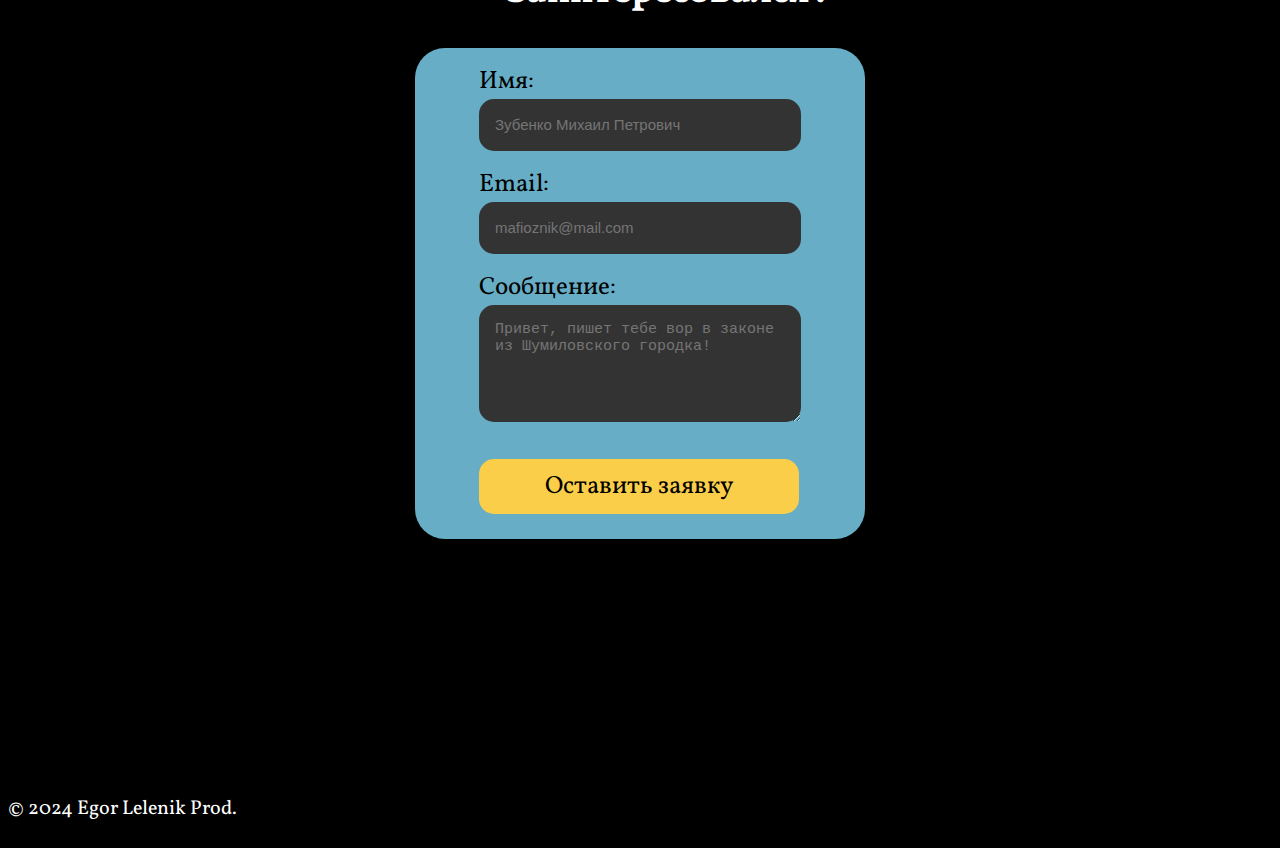
==== commit 232c9e6b: "Update and rename visitka.html to index.html" ====
--- a/index.html
+++ b/index.html
@@ -29,9 +29,9 @@
                 <li><a href="#skills">Мои навыки</a></li>
             </ul>
             <div class="hamburger-menu" onclick="toggleMenu()">
-                <div class="bar" style="margin-right: 65px;"></div>
-                <div class="bar" style="margin-right: 65px;"></div>
-                <div class="bar" style="margin-right: 65px;"></div>
+                <div class="bar" style="margin-right: 40px;"></div>
+                <div class="bar" style="margin-right: 40px;"></div>
+                <div class="bar" style="margin-right: 40px;"></div>
             </div>
         </nav>
     </header>
@@ -159,15 +159,34 @@
                 Blender позволяет создавать 3D объекты и модели для визуального наполнения сайта
             </p>
         </div>
-
-
-
-
     </div>
 
-
-    <br />
-    <br /><br /><br /><br /><br /><br /><br /><br /><br /><br /><br /><br /><br />
+    <div style="height: 86px; width: 100%; margin-top: 150px;"> </div>
+    <h2 style="text-align:center; color:white; font-size: 36px; margin-left: 55px;">Заинтересовался?</h2> 
+<div class="formOCHKA">
+    <div >
+        <form
+          action="https://getform.io/f/byvvdwwa"
+          enctype="multipart/form-data"
+          method="POST"
+          target="_blank" >
+          <div class="form-group">
+            <label>Имя:</label> <br>
+            <input type="text" name="name" placeholder="Зубенко Михаил Петрович" />
+          </div>
+          <div class="form-group" >
+            <label>Email:</label> <br>
+            <input type="email" name="email" placeholder="mafioznik@mail.com" />
+          </div>
+          <div class="form-group">
+            <label>Сообщение:</label> <br>
+            <textarea name="message" placeholder="Привет, пишет тебе вор в законе из Шумиловского городка!" rows="5" style="width: 290px; border-radius: 15px; padding: 16px; background: #333; color: #fff; font-size: 15px;"></textarea>
+          </div>         
+          <button type="submit"> Оставить заявку</button>
+        </form>
+      </div>
+</div>
+<div style="height: 86px; width: 100%; margin-top: 150px;"> </div>
 
 
 
--- a/stylevisitka4.css
+++ b/stylevisitka4.css
@@ -365,7 +365,7 @@
     .kvad {
         min-width: 400px;
         padding: 0;
-        margin-left: 45px;
+        margin-left: 110px;
     }
 
     .fig1, .fig2, .fig3 {
@@ -774,4 +774,60 @@
             color: white;
             font-size: 20px;
         }
-        +        
+        
+        
+
+.formOCHKA{
+    display: flex;
+    justify-content: center;
+background-color: rgb(102, 173, 197);
+width: 450px;
+/* height: 500px; */
+margin-left: auto;
+margin-right: auto;
+border-radius: 30px;
+
+}
+        .form-group {
+            margin-top: 16px;
+          }
+      label{
+        font-size: 25px;
+      }
+          input {
+            background: #333;
+            border: 0;
+            padding: 16px;
+            width: 100%;
+            border-radius: 15px;
+            color: #fff;
+            width: 290px;
+            height: 20px;
+            font-size: 15px;
+          }
+          textarea {
+            background: #333;
+            border: 0;
+            color: #fff;
+        }
+          
+          button {
+            font-family: "Vollkorn", serif;
+            font-optical-sizing: auto;
+            width: 320px;
+            display: inline-block;
+            border: 0;
+            padding: 10px;
+            background: rgb(250, 206, 73);
+            border-radius: 15px;
+            margin-top: 30px;
+            margin-bottom: 25px;
+            font-size: 25px;
+            transition: transform 0.5s ease, background-color 0.5s ease;
+          }
+          button:hover{
+            transform: scale(1.2);
+            background-color: rgb(255, 235, 150);
+            box-shadow: 0px 10px 15px rgba(0, 0, 0, 0.2);
+          }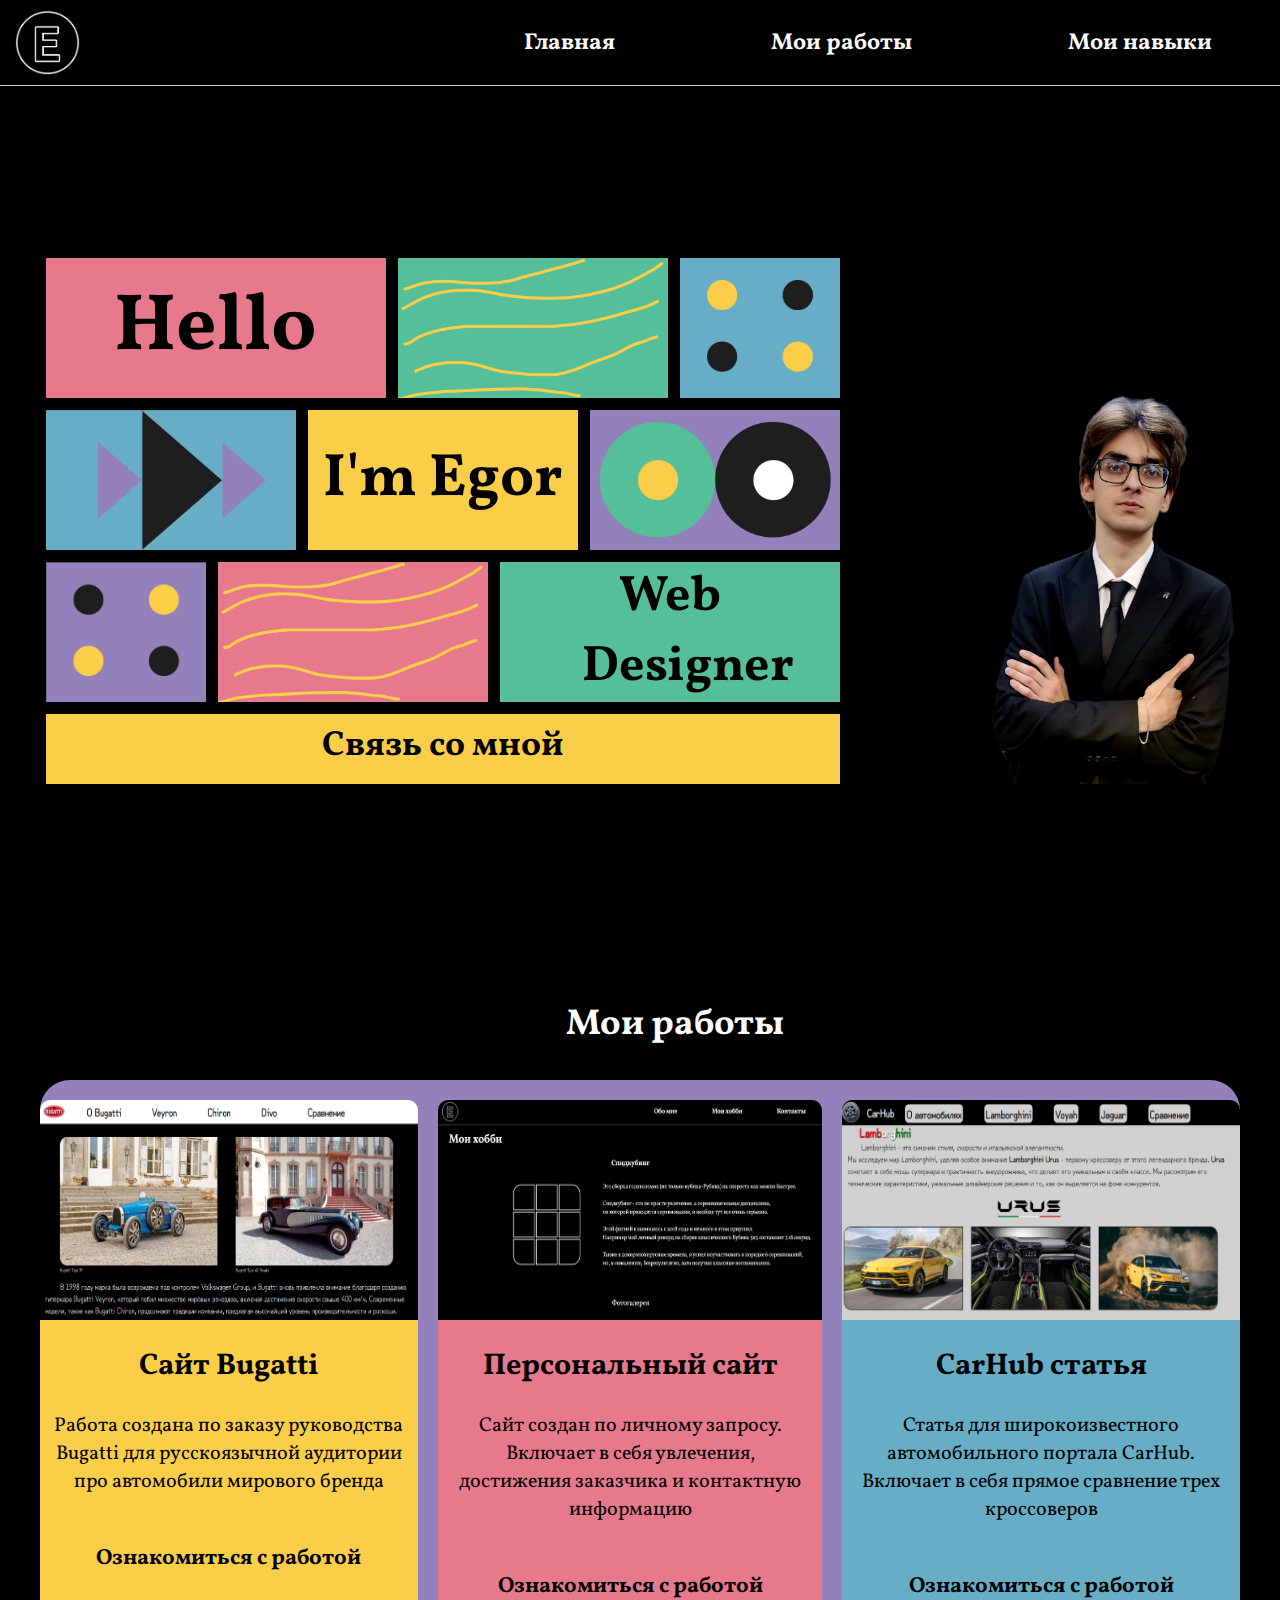
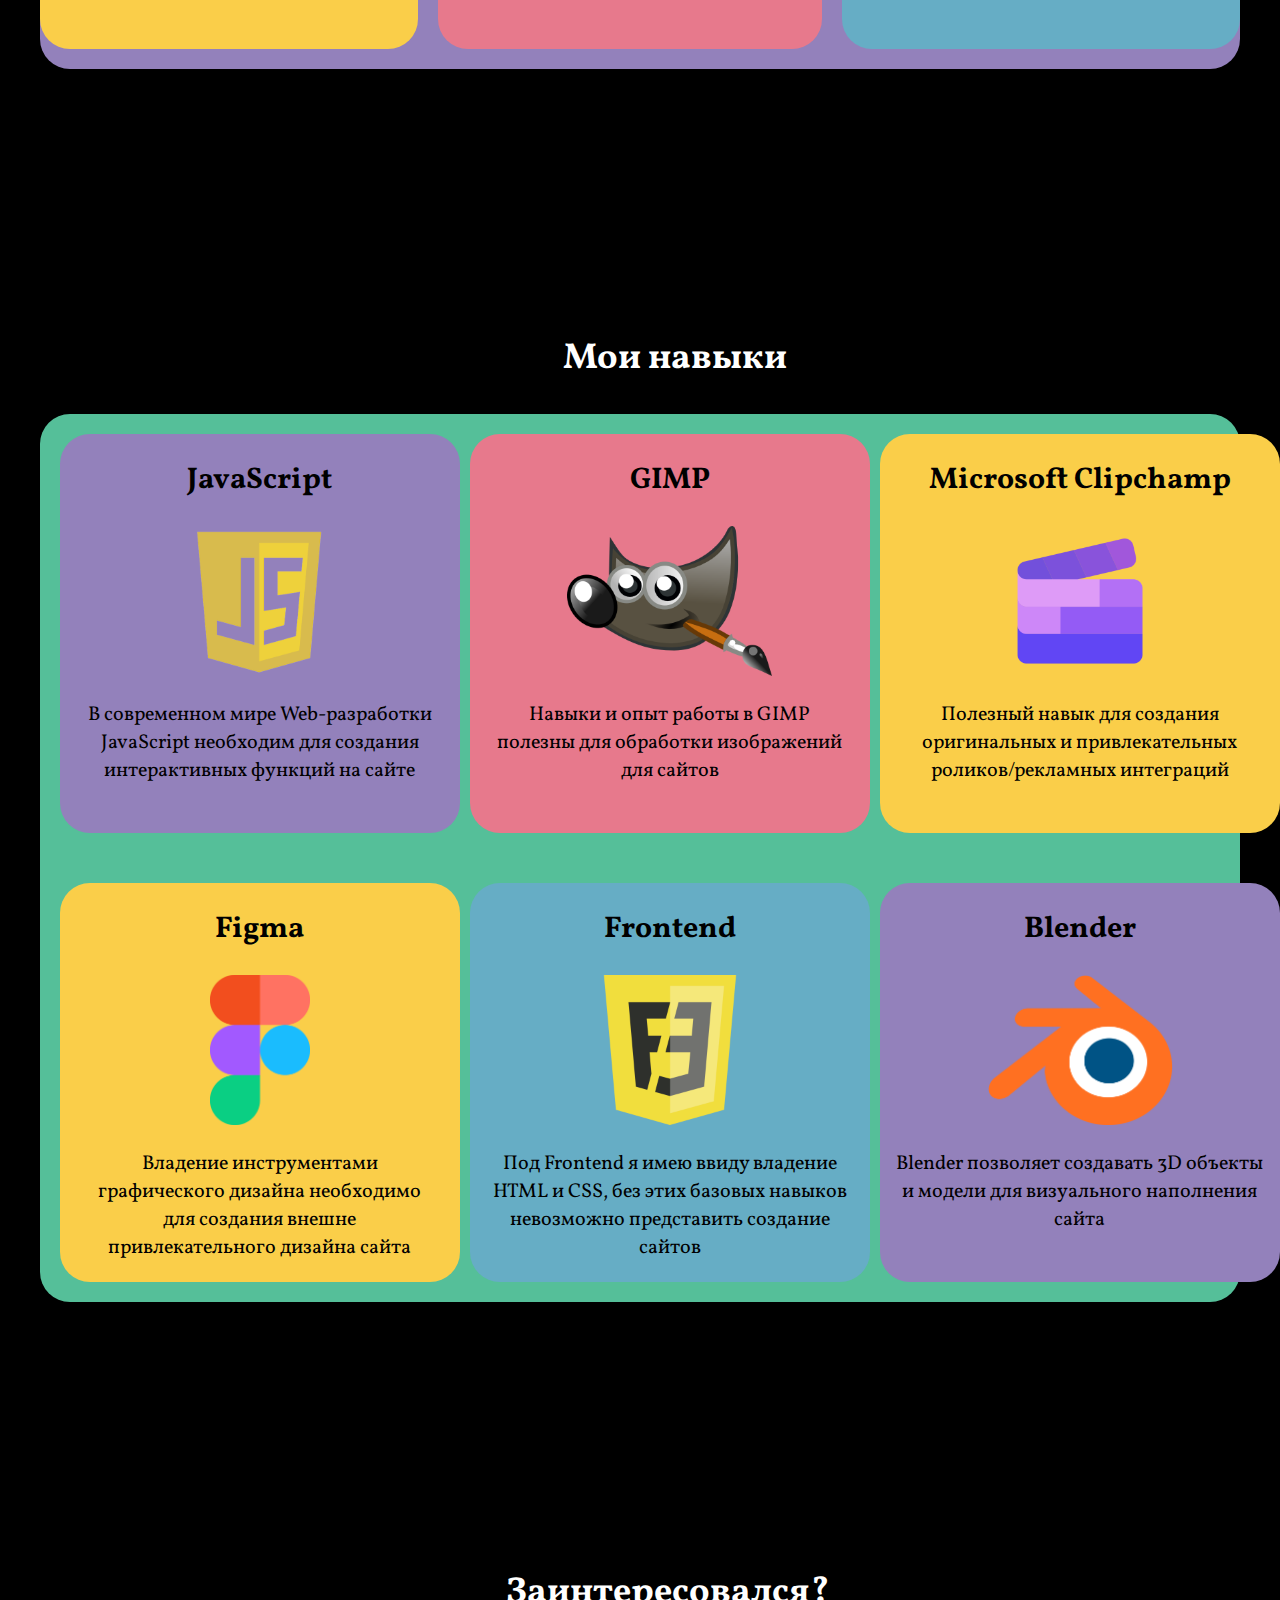
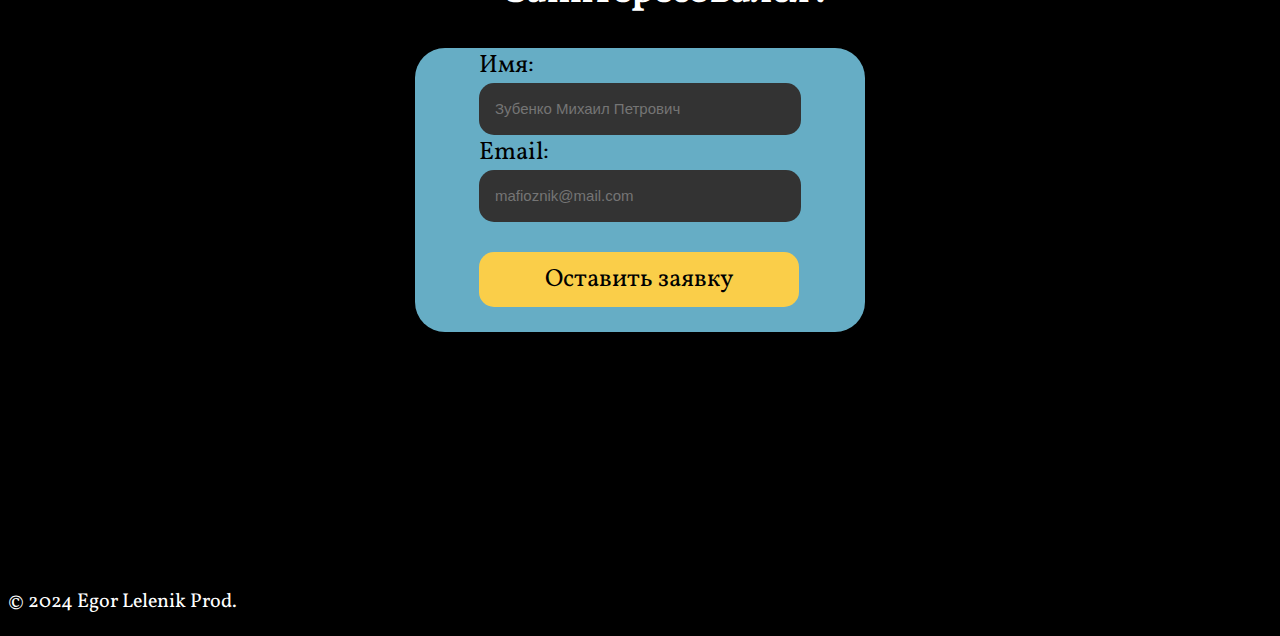
==== commit 756ccfc9: "Update and rename visitka.html to index.html" ====
--- a/index.html
+++ b/index.html
@@ -170,17 +170,17 @@
           enctype="multipart/form-data"
           method="POST"
           target="_blank" >
-          <div class="form-group">
+          <div class="form-group1">
             <label>Имя:</label> <br>
-            <input type="text" name="name" placeholder="Зубенко Михаил Петрович" />
+            <input type="text" id="name" name="name" placeholder="Зубенко Михаил Петрович" />
           </div>
-          <div class="form-group" >
+          <div class="form-group2" >
             <label>Email:</label> <br>
-            <input type="email" name="email" placeholder="mafioznik@mail.com" />
+            <input type="email" id="email"  name="email" placeholder="mafioznik@mail.com" />
           </div>
-          <div class="form-group">
-            <label>Сообщение:</label> <br>
-            <textarea name="message" placeholder="Привет, пишет тебе вор в законе из Шумиловского городка!" rows="5" style="width: 290px; border-radius: 15px; padding: 16px; background: #333; color: #fff; font-size: 15px;"></textarea>
+          <div class="form-group3">
+            <!-- <label>Сообщение:</label> <br> -->
+            <!-- <textarea id="message"  name="message" placeholder="Привет, пишет тебе вор в законе из Шумиловского городка!" rows="5" style="width: 290px; border-radius: 15px; padding: 16px; background: #333; color: #fff; font-size: 15px;"></textarea> -->
           </div>         
           <button type="submit"> Оставить заявку</button>
         </form>
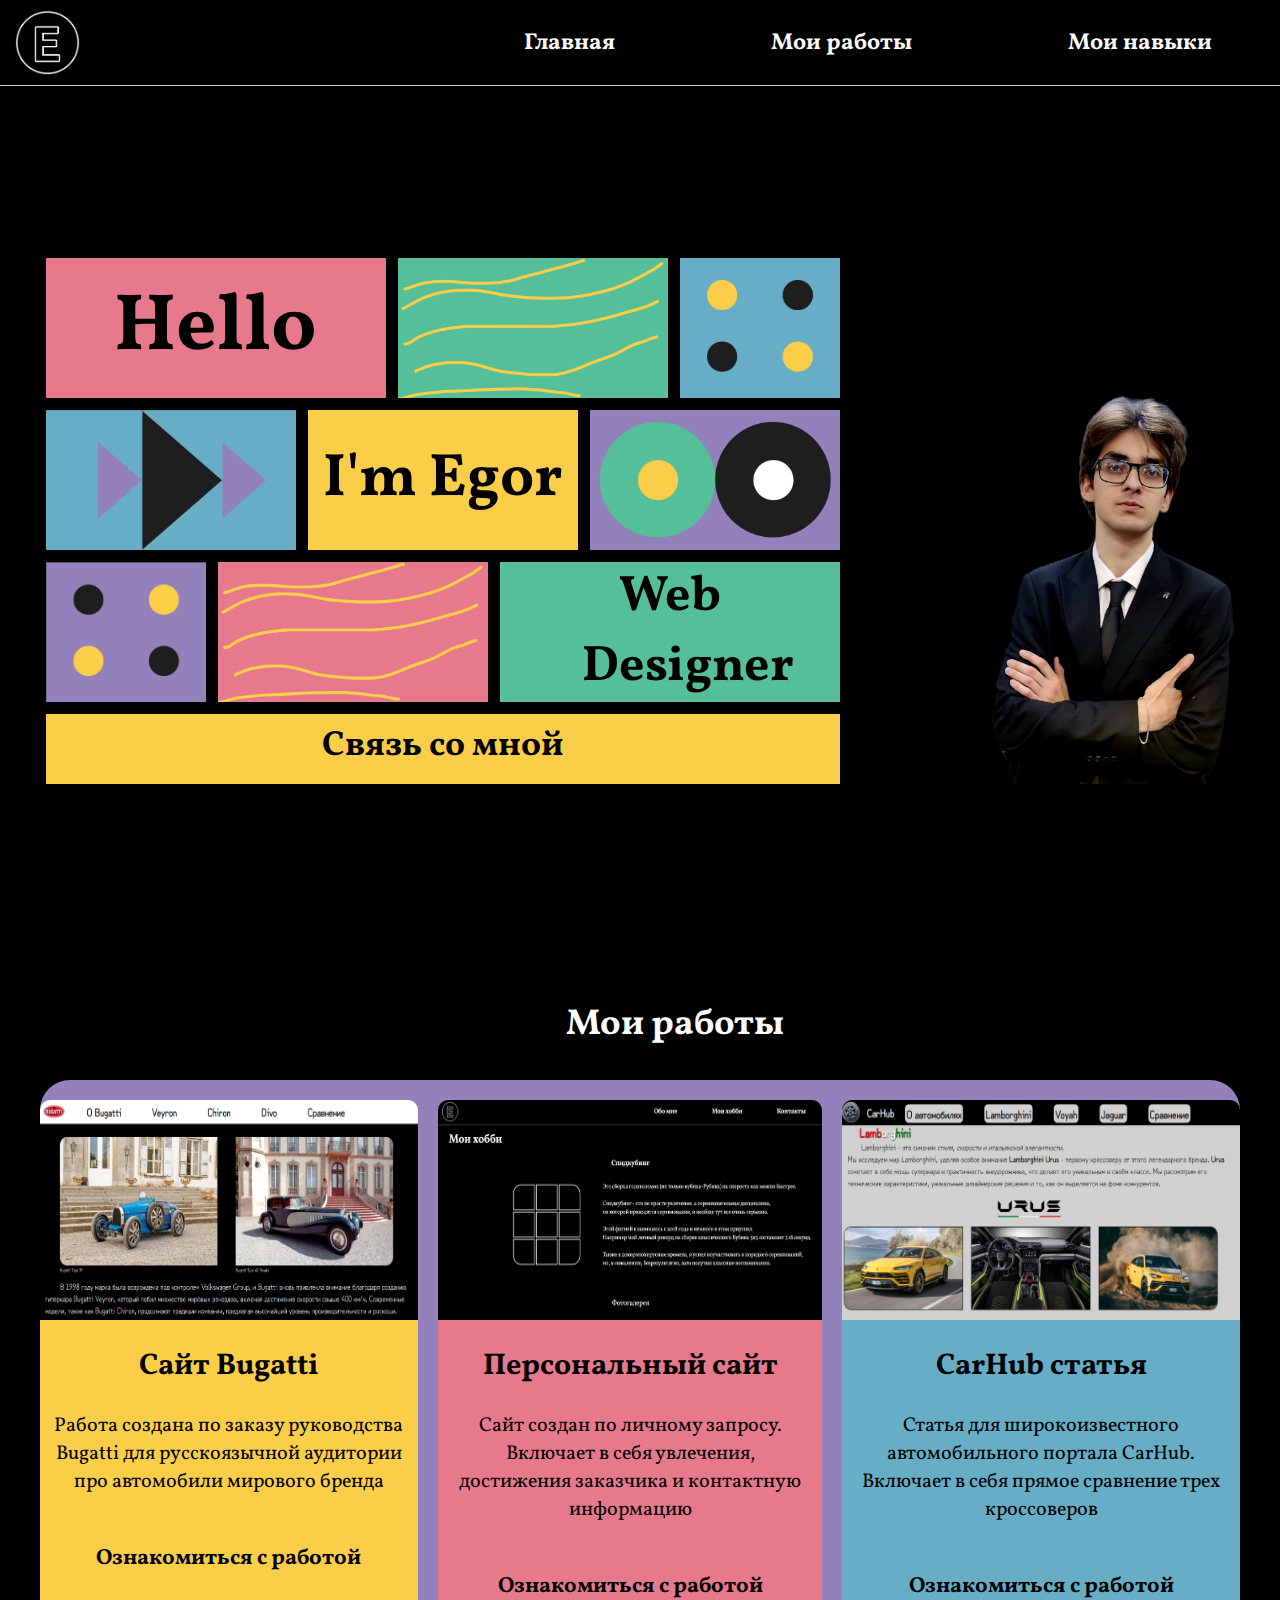
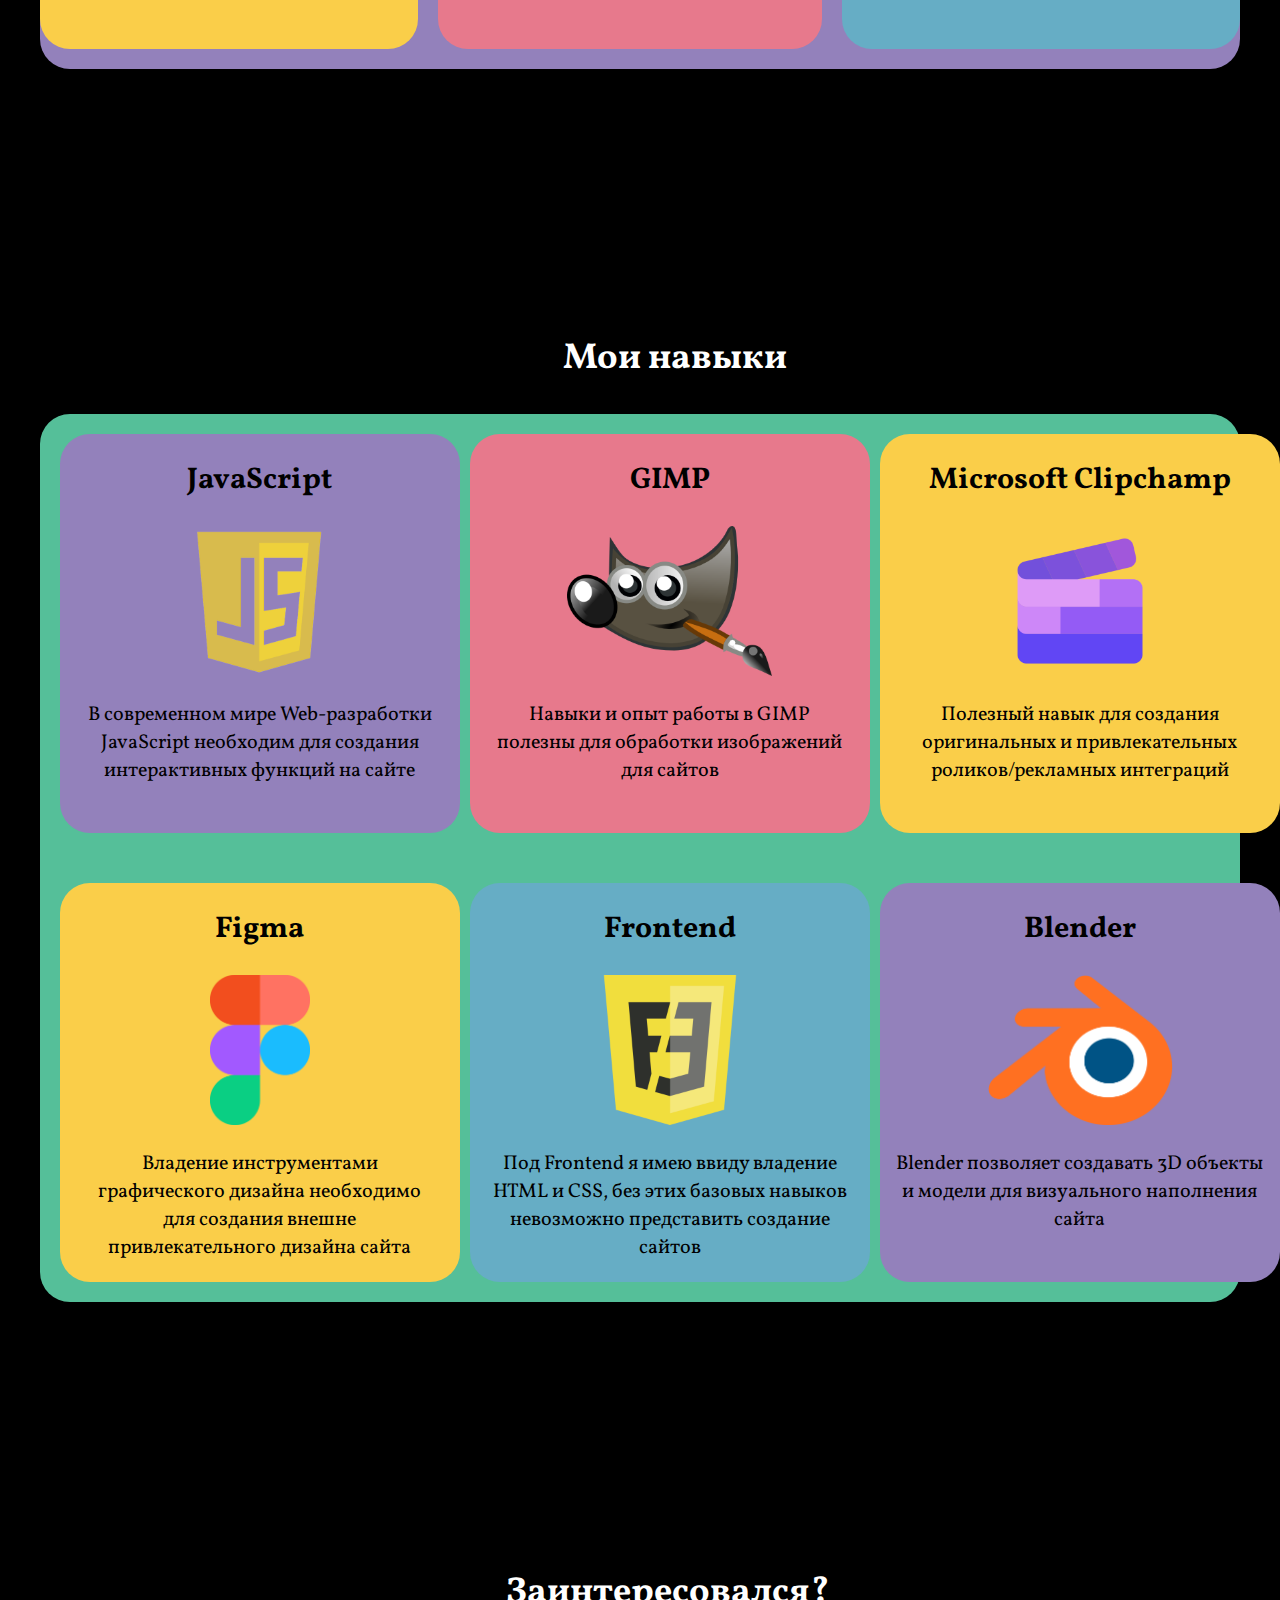
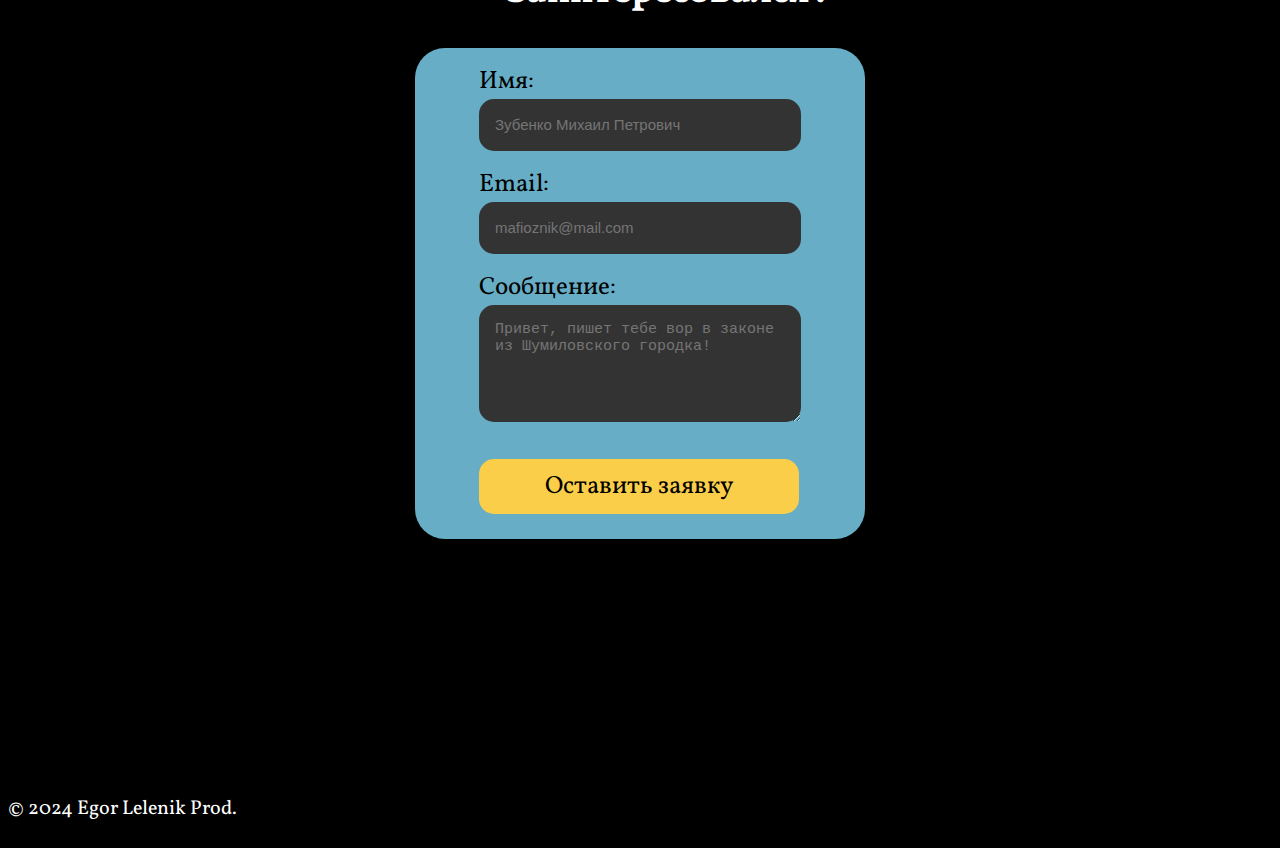
==== commit 4b3651d9: "Update and rename visitka.html to index.html" ====
--- a/index.html
+++ b/index.html
@@ -167,20 +167,18 @@
     <div >
         <form
           action="https://getform.io/f/byvvdwwa"
-          enctype="multipart/form-data"
-          method="POST"
-          target="_blank" >
-          <div class="form-group1">
+          method="POST">
+          <div class="form-group">
             <label>Имя:</label> <br>
-            <input type="text" id="name" name="name" placeholder="Зубенко Михаил Петрович" />
+            <input type="text" id="name" name="name" placeholder="Зубенко Михаил Петрович" required />
           </div>
-          <div class="form-group2" >
+          <div class="form-group" >
             <label>Email:</label> <br>
-            <input type="email" id="email"  name="email" placeholder="mafioznik@mail.com" />
+            <input type="email" id="email"  name="email" placeholder="mafioznik@mail.com" required />
           </div>
-          <div class="form-group3">
-            <!-- <label>Сообщение:</label> <br> -->
-            <!-- <textarea id="message"  name="message" placeholder="Привет, пишет тебе вор в законе из Шумиловского городка!" rows="5" style="width: 290px; border-radius: 15px; padding: 16px; background: #333; color: #fff; font-size: 15px;"></textarea> -->
+          <div class="form-group">
+           <label>Сообщение:</label> <br> 
+           <textarea id="message"  name="message" placeholder="Привет, пишет тебе вор в законе из Шумиловского городка!" rows="5" style="width: 290px; border-radius: 15px; padding: 16px; background: #333; color: #fff; font-size: 15px;" required ></textarea>
           </div>         
           <button type="submit"> Оставить заявку</button>
         </form>
